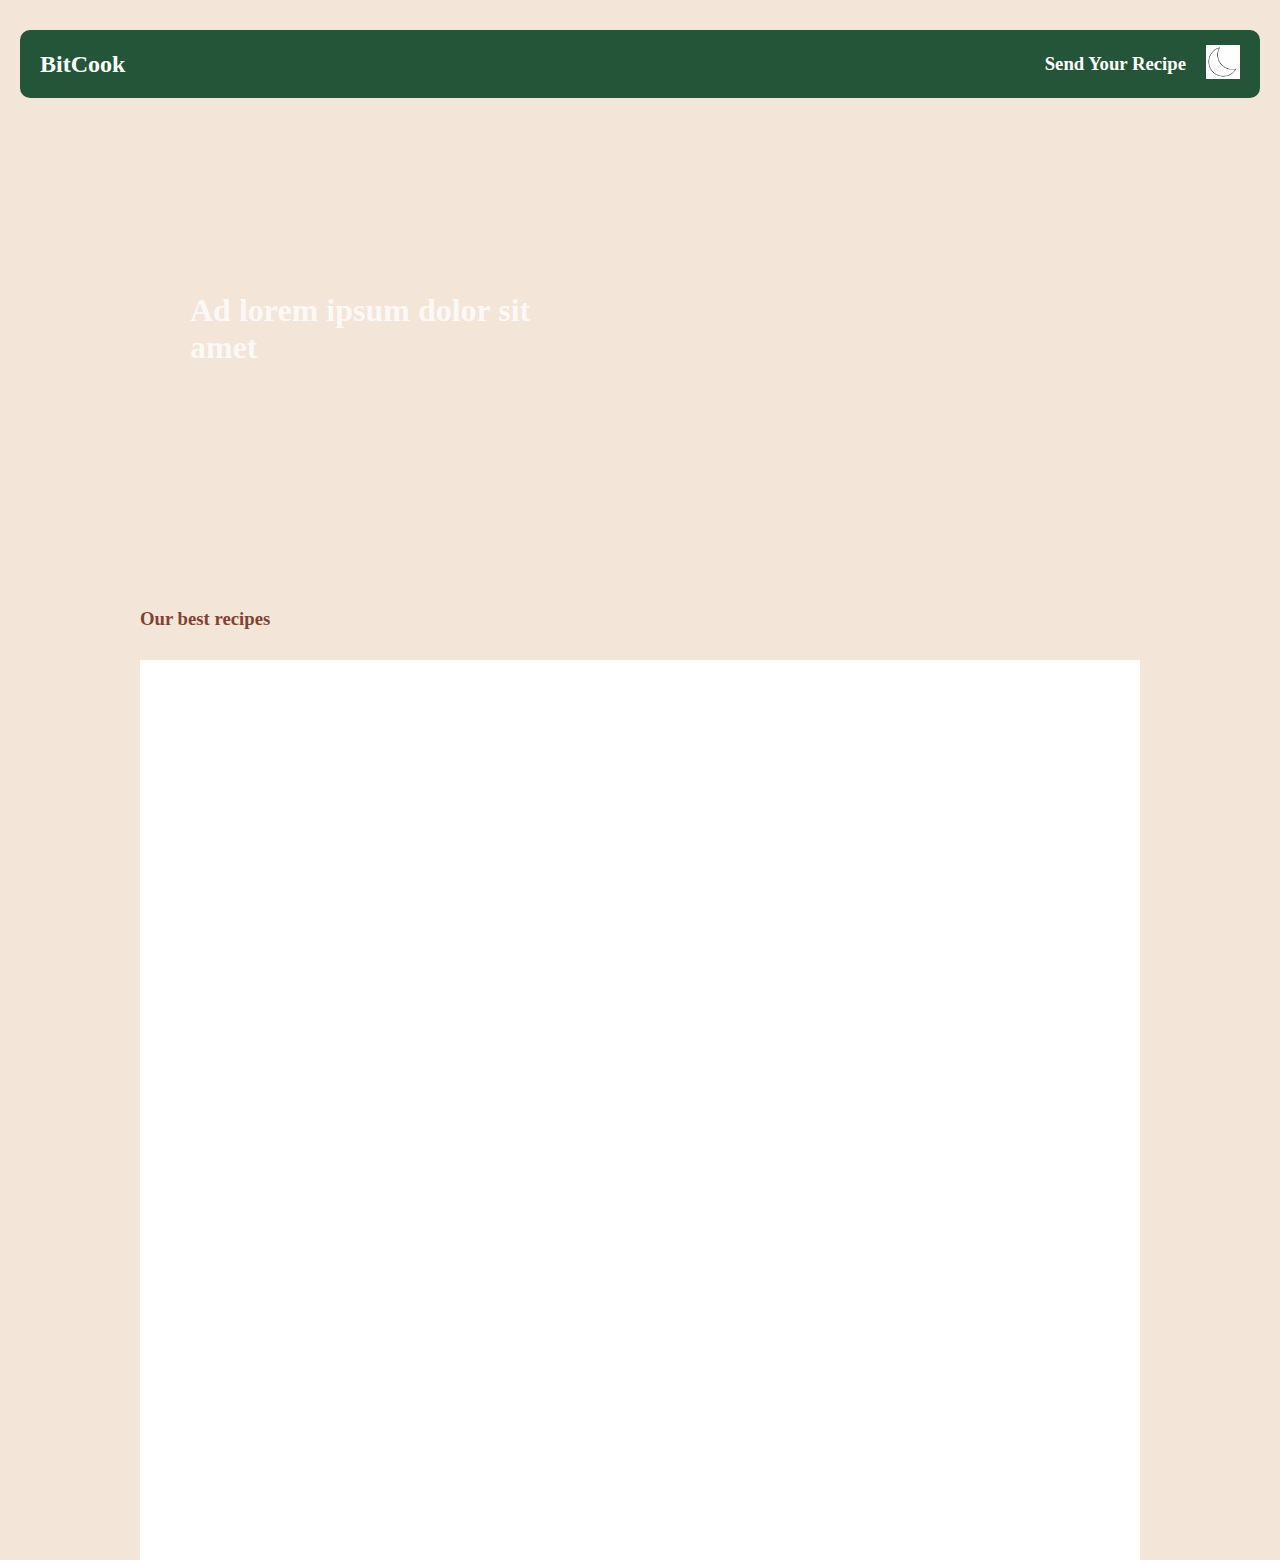
==== index.html @ f094306b "V1" ====
<!DOCTYPE html>
<html lang="en">
  <head>
    <meta charset="UTF-8" />
    <meta name="viewport" content="width=device-width, initial-scale=1.0" />
    <title>Document</title>
    <link rel="stylesheet" href="./CSS/style.CSS" />
  </head>
  <body>
    <header>
      <nav>
        <div class="left">
          <h2>BitCook</h2>
        </div>
        <div class="right">
          <h3>Send Your Recipe</h3>
        </div>
        <a href=""><img src="./Images/Moon" alt="Imagen" /></a>
      </nav>
    </header>
    <main>
      <div id="title">
        <h1>Ad lorem ipsum dolor sit amet</h1>
      </div>
      <h3 id="text">Our best recipes</h3>
      <div id="grid-container">
        <div id="one">
          <img src="./Images/Omellete" alt="" />
        </div>
        <div id="two"><img src="./Images/Omellete" alt="" /></div>
        <div id="three"><img src="./Images/Omellete" alt="" /></div>
        <div id="four"><img src="./Images/Omellete" alt="" /></div>
        <div id="five"><img src="./Images/Omellete" alt="" /></div>
        <div id="six"><img src="./Images/Omellete" alt="" /></div>
      </div>
    </main>
    <footer></footer>
  </body>
</html>
---- CSS/style.CSS ----
@import url("https://fonts.googleapis.com/css2?family=DM+Sans");
* {
  box-sizing: border-box;
  margin: 0;
}
body {
  margin: 0;
  padding: 0;
  background-color: rgba(243, 229, 216, 1);
}
header {
  padding: 30px 20px 20px 20px;
}
header nav {
  background-color: rgba(37, 85, 56, 1);
  color: white;
  display: flex;
  align-items: center;
  padding: 15px 20px;
  max-width: 1500px;
  border-radius: 10px;
}

nav .left {
  flex: 1;
}
nav .left h2 {
  font-family: DM sans-serif;
}

nav .right {
  flex: 1;
  text-align: right;
  padding-right: 20px;
}
nav .right h2 {
  font-family: "DM Sans";
}

nav img {
  width: 34px;
  height: 34px;
}
main {
  max-width: 1000px;
  margin: 0 auto;
  margin-top: 10px;
}
#title {
  position: relative;
  background-image: url(../Images/Omellete);
  width: 100%;
  height: 50vh;
  display: flex;
  align-items: center;
  background-size: cover;
  background-position: center;
  border-radius: 10px;
  opacity: 75%;
}
#title h1 {
  font-family: DM sans-serif;
  color: white;
  width: 448px;
  height: 122px;
  top: 229px;
  padding-left: 50px;
}
main #text {
  color: rgba(126, 67, 51, 1);
  padding-top: 30px;
  padding-bottom: 30px;
}
#grid-container {
  width: 100%; /* VW -> Viewport Width */
  height: 100vh; /* VH -> Viewport Height */
  margin: 0 auto;

  display: grid;
  grid-template-rows: 1fr 1fr;
  grid-template-columns: 1fr 1fr 1fr;
  grid-template-areas:
    " #one #two #three "
    " #four #five #six";
}

#one,
#two,
#three,
#four,
#five,
#six {
  background-color: white;
}
#one img,
#two img,
#three img,
#four img,
#five img,
#six img {
  height: 100px;
}
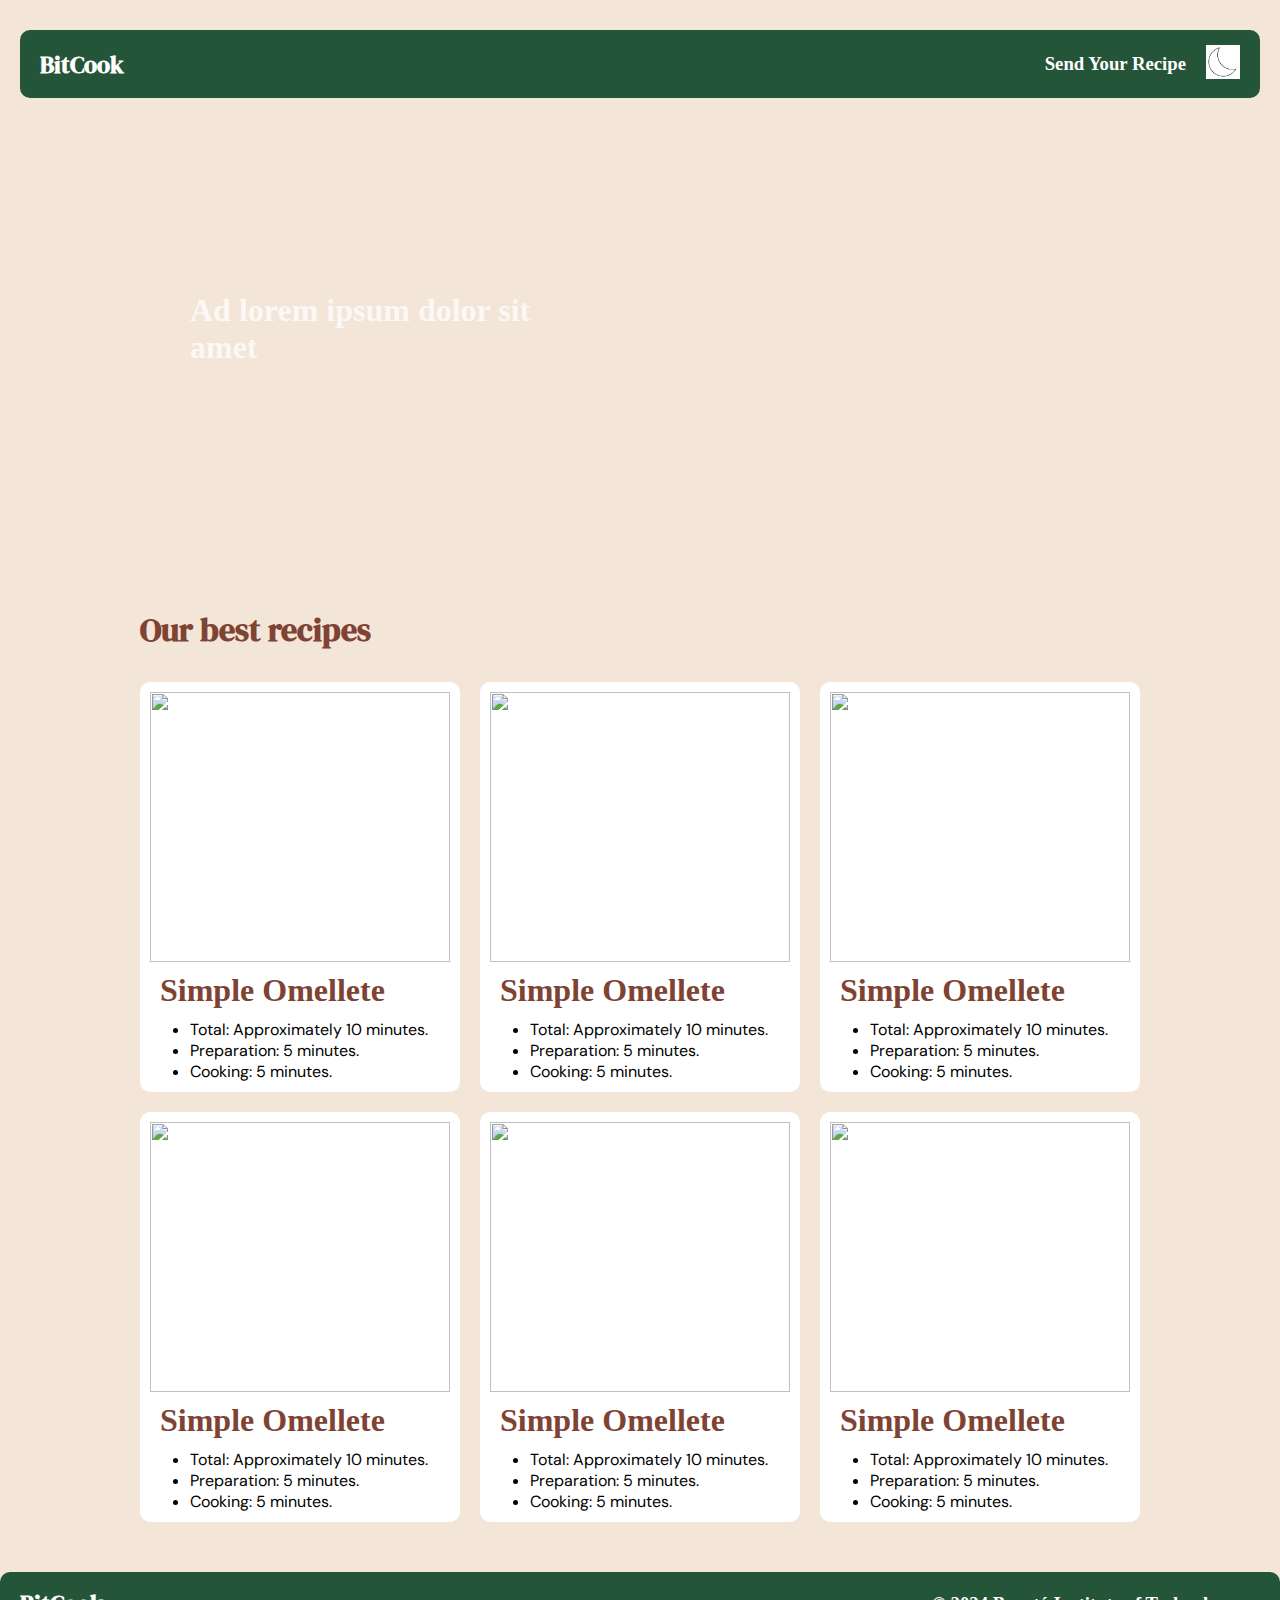
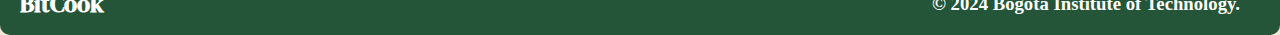
==== commit 7ff530d3: "Terminamos Pagina principal" ====
--- a/index.html
+++ b/index.html
@@ -22,18 +22,83 @@
       <div id="title">
         <h1>Ad lorem ipsum dolor sit amet</h1>
       </div>
-      <h3 id="text">Our best recipes</h3>
+      <h1 id="text">Our best recipes</h1>
       <div id="grid-container">
         <div id="one">
-          <img src="./Images/Omellete" alt="" />
+          <div id="box1">
+            <img src="./Images/Omellete" alt="" />
+            <h1>Simple Omellete</h1>
+            <ul>
+              <li>Total: Approximately 10 minutes.</li>
+              <li>Preparation: 5 minutes.</li>
+              <li>Cooking: 5 minutes.</li>
+            </ul>
+          </div>
         </div>
-        <div id="two"><img src="./Images/Omellete" alt="" /></div>
-        <div id="three"><img src="./Images/Omellete" alt="" /></div>
-        <div id="four"><img src="./Images/Omellete" alt="" /></div>
-        <div id="five"><img src="./Images/Omellete" alt="" /></div>
-        <div id="six"><img src="./Images/Omellete" alt="" /></div>
+        <div id="two">
+          <div id="box2">
+            <img src="./Images/Omellete" alt="" />
+            <h1>Simple Omellete</h1>
+            <ul>
+              <li>Total: Approximately 10 minutes.</li>
+              <li>Preparation: 5 minutes.</li>
+              <li>Cooking: 5 minutes.</li>
+            </ul>
+          </div>
+        </div>
+        <div id="three">
+          <div id="box3">
+            <img src="./Images/Omellete" alt="" />
+            <h1>Simple Omellete</h1>
+            <ul>
+              <li>Total: Approximately 10 minutes.</li>
+              <li>Preparation: 5 minutes.</li>
+              <li>Cooking: 5 minutes.</li>
+            </ul>
+          </div>
+        </div>
+        <div id="four">
+          <div id="box4">
+            <img src="./Images/Omellete" alt="" />
+            <h1>Simple Omellete</h1>
+            <ul>
+              <li>Total: Approximately 10 minutes.</li>
+              <li>Preparation: 5 minutes.</li>
+              <li>Cooking: 5 minutes.</li>
+            </ul>
+          </div>
+        </div>
+        <div id="five">
+          <div id="box5">
+            <img src="./Images/Omellete" alt="" />
+            <h1>Simple Omellete</h1>
+            <ul>
+              <li>Total: Approximately 10 minutes.</li>
+              <li>Preparation: 5 minutes.</li>
+              <li>Cooking: 5 minutes.</li>
+            </ul>
+          </div>
+        </div>
+        <div id="six">
+          <div id="box6">
+            <img src="./Images/Omellete" alt="" />
+            <h1>Simple Omellete</h1>
+            <ul>
+              <li>Total: Approximately 10 minutes.</li>
+              <li>Preparation: 5 minutes.</li>
+              <li>Cooking: 5 minutes.</li>
+            </ul>
+          </div>
+        </div>
       </div>
     </main>
-    <footer></footer>
+    <footer>
+      <div class="left">
+        <h2>BitCook</h2>
+      </div>
+      <div class="right">
+        <h3>© 2024 Bogotá Institute of Technology.</h3>
+      </div>
+    </footer>
   </body>
 </html>
--- a/CSS/style.CSS
+++ b/CSS/style.CSS
@@ -1,4 +1,5 @@
-@import url("https://fonts.googleapis.com/css2?family=DM+Sans");
+@import url("https://fonts.googleapis.com/css2?family=DM+Sans:ital,opsz,wght@0,9..40,100..1000;1,9..40,100..1000&family=DM+Serif+Display:ital@0;1&display=swap");
+
 * {
   box-sizing: border-box;
   margin: 0;
@@ -17,7 +18,7 @@
   display: flex;
   align-items: center;
   padding: 15px 20px;
-  max-width: 1500px;
+  max-width: 1700px;
   border-radius: 10px;
 }
 
@@ -25,7 +26,7 @@
   flex: 1;
 }
 nav .left h2 {
-  font-family: DM sans-serif;
+  font-family: "DM Serif Display", serif;
 }
 
 nav .right {
@@ -45,6 +46,7 @@
   max-width: 1000px;
   margin: 0 auto;
   margin-top: 10px;
+  padding-bottom: 50px;
 }
 #title {
   position: relative;
@@ -70,11 +72,13 @@
   color: rgba(126, 67, 51, 1);
   padding-top: 30px;
   padding-bottom: 30px;
+  font-family: "DM Serif Display", serif;
 }
 #grid-container {
   width: 100%; /* VW -> Viewport Width */
-  height: 100vh; /* VH -> Viewport Height */
+  /*height: 100vh; /* VH -> Viewport Height */
   margin: 0 auto;
+  gap: 20px;
 
   display: grid;
   grid-template-rows: 1fr 1fr;
@@ -84,19 +88,151 @@
     " #four #five #six";
 }
 
-#one,
-#two,
-#three,
-#four,
-#five,
-#six {
-  background-color: white;
-}
-#one img,
-#two img,
-#three img,
-#four img,
-#five img,
-#six img {
-  height: 100px;
-}
+#one #box1 img {
+  position: relative;
+  width: 100%;
+  height: 30vh;
+  display: flex;
+  align-items: center;
+  object-fit: cover;
+}
+#one #box1 {
+  background-color: white;
+  padding: 10px;
+  border-radius: 10px;
+}
+#one #box1 h1 {
+  color: rgba(126, 67, 51, 1);
+  padding: 10px;
+}
+#one #box1 ul li {
+  font-family: "DM Sans";
+}
+#two #box2 img {
+  position: relative;
+  width: 100%;
+  height: 30vh;
+  display: flex;
+  align-items: center;
+  object-fit: cover;
+}
+#two #box2 {
+  background-color: white;
+  padding: 10px;
+  border-radius: 10px;
+}
+#two #box2 h1 {
+  color: rgba(126, 67, 51, 1);
+  padding: 10px;
+}
+#two #box2 ul li {
+  font-family: "DM Sans";
+}
+#three #box3 img {
+  position: relative;
+  width: 100%;
+  height: 30vh;
+  display: flex;
+  align-items: center;
+  object-fit: cover;
+}
+#three #box3 {
+  background-color: white;
+  padding: 10px;
+  border-radius: 10px;
+}
+#three #box3 h1 {
+  color: rgba(126, 67, 51, 1);
+  padding: 10px;
+}
+#three #box3 ul li {
+  font-family: "DM Sans";
+}
+#four #box4 img {
+  position: relative;
+  width: 100%;
+  height: 30vh;
+  display: flex;
+  align-items: center;
+  object-fit: cover;
+}
+#four #box4 {
+  background-color: white;
+  padding: 10px;
+  border-radius: 10px;
+}
+#four #box4 h1 {
+  color: rgba(126, 67, 51, 1);
+  padding: 10px;
+}
+#four #box4 ul li {
+  font-family: "DM Sans";
+}
+#five #box5 img {
+  position: relative;
+  width: 100%;
+  height: 30vh;
+  display: flex;
+  align-items: center;
+  object-fit: cover;
+}
+#five #box5 {
+  background-color: white;
+  padding: 10px;
+  border-radius: 10px;
+}
+#five #box5 h1 {
+  color: rgba(126, 67, 51, 1);
+  padding: 10px;
+}
+#five #box5 ul li {
+  font-family: "DM Sans";
+}
+#six #box6 img {
+  position: relative;
+  width: 100%;
+  height: 30vh;
+  display: flex;
+  align-items: center;
+  object-fit: cover;
+}
+#six #box6 {
+  background-color: white;
+  padding: 10px;
+  border-radius: 10px;
+}
+#six #box6 h1 {
+  color: rgba(126, 67, 51, 1);
+  padding: 10px;
+}
+#six #box6 ul li {
+  font-family: "DM Sans";
+}
+footer {
+  padding: 0px 20px 0px 20px;
+}
+footer {
+  background-color: rgba(37, 85, 56, 1);
+  color: white;
+  display: flex;
+  align-items: center;
+  padding: 15px 20px;
+  max-width: 1700px;
+  border-radius: 10px;
+}
+
+footer .left {
+  flex: 1;
+}
+footer .left h2 {
+  font-family: "DM Serif Display", serif;
+}
+
+footer .right {
+  flex: 1;
+  text-align: right;
+  padding-right: 20px;
+}
+footer .right h2 {
+  font-family: "DM Sans";
+}
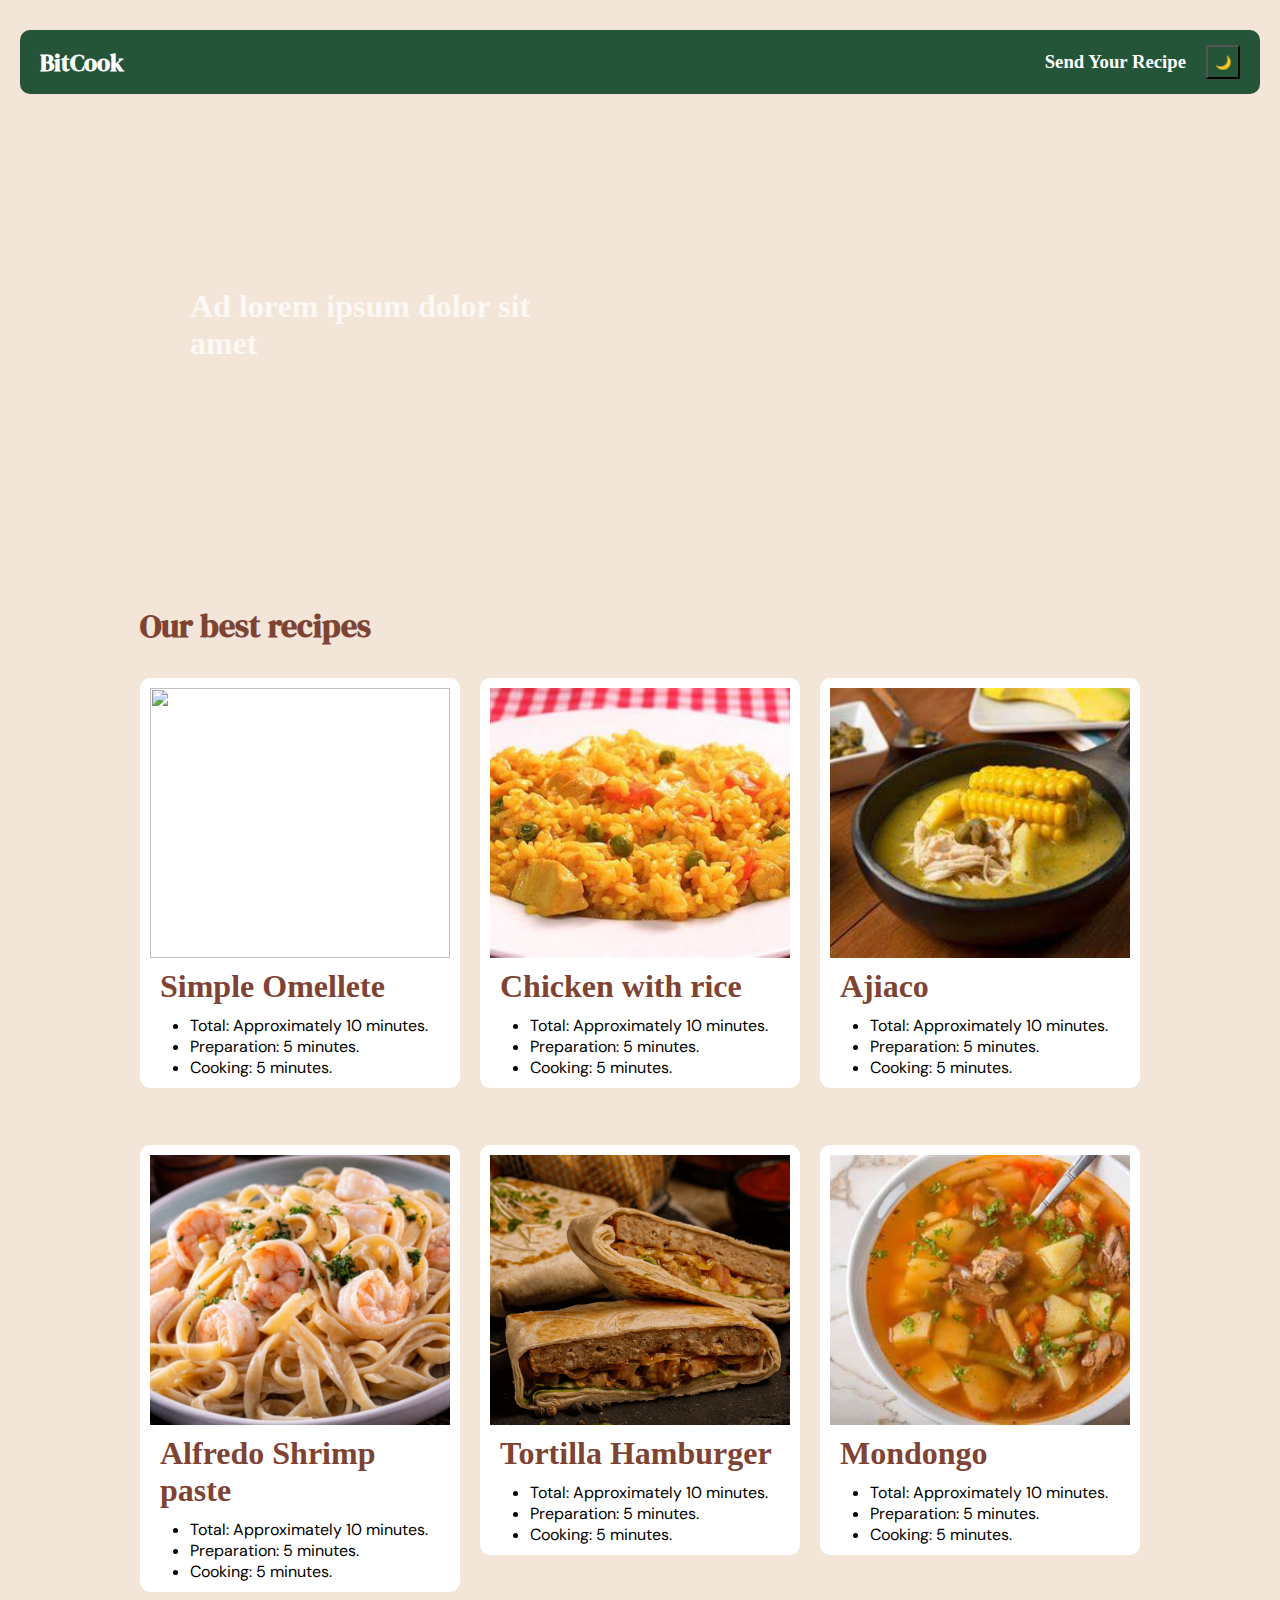
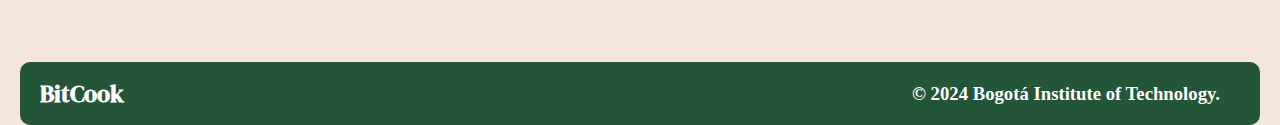
==== commit bca44afd: "RecetasComplete" ====
--- a/index.html
+++ b/index.html
@@ -10,12 +10,12 @@
     <header>
       <nav>
         <div class="left">
-          <h2>BitCook</h2>
+          <h2><a href="./index.html">BitCook</a></h2>
         </div>
         <div class="right">
           <h3>Send Your Recipe</h3>
         </div>
-        <a href=""><img src="./Images/Moon" alt="Imagen" /></a>
+        <button id="modooscuro">🌙</button>
       </nav>
     </header>
     <main>
@@ -27,7 +27,7 @@
         <div id="one">
           <div id="box1">
             <img src="./Images/Omellete" alt="" />
-            <h1>Simple Omellete</h1>
+            <h1><a href="./omelette.html">Simple Omellete</a></h1>
             <ul>
               <li>Total: Approximately 10 minutes.</li>
               <li>Preparation: 5 minutes.</li>
@@ -37,8 +37,8 @@
         </div>
         <div id="two">
           <div id="box2">
-            <img src="./Images/Omellete" alt="" />
-            <h1>Simple Omellete</h1>
+            <img src="./Images/Arroz con pollo" alt="" />
+            <h1>Chicken with rice</h1>
             <ul>
               <li>Total: Approximately 10 minutes.</li>
               <li>Preparation: 5 minutes.</li>
@@ -48,8 +48,8 @@
         </div>
         <div id="three">
           <div id="box3">
-            <img src="./Images/Omellete" alt="" />
-            <h1>Simple Omellete</h1>
+            <img src="./Images/Ajiaco" alt="" />
+            <h1>Ajiaco</h1>
             <ul>
               <li>Total: Approximately 10 minutes.</li>
               <li>Preparation: 5 minutes.</li>
@@ -59,8 +59,8 @@
         </div>
         <div id="four">
           <div id="box4">
-            <img src="./Images/Omellete" alt="" />
-            <h1>Simple Omellete</h1>
+            <img src="./Images/pasta-alfredo-camarones-10-minutos.jpg" alt="" />
+            <h1>Alfredo Shrimp paste</h1>
             <ul>
               <li>Total: Approximately 10 minutes.</li>
               <li>Preparation: 5 minutes.</li>
@@ -70,8 +70,11 @@
         </div>
         <div id="five">
           <div id="box5">
-            <img src="./Images/Omellete" alt="" />
-            <h1>Simple Omellete</h1>
+            <img
+              src="./Images/HAMBURGUESA-ENVUELTA-EN-TORTILLA-DE-HARINA-banner-1.png"
+              alt=""
+            />
+            <h1>Tortilla Hamburger</h1>
             <ul>
               <li>Total: Approximately 10 minutes.</li>
               <li>Preparation: 5 minutes.</li>
@@ -81,8 +84,8 @@
         </div>
         <div id="six">
           <div id="box6">
-            <img src="./Images/Omellete" alt="" />
-            <h1>Simple Omellete</h1>
+            <img src="./Images/Mondongo" alt="" />
+            <h1>Mondongo</h1>
             <ul>
               <li>Total: Approximately 10 minutes.</li>
               <li>Preparation: 5 minutes.</li>
@@ -94,7 +97,7 @@
     </main>
     <footer>
       <div class="left">
-        <h2>BitCook</h2>
+        <h2><a href="./index.html">BitCook</a></h2>
       </div>
       <div class="right">
         <h3>© 2024 Bogotá Institute of Technology.</h3>
--- a/CSS/style.CSS
+++ b/CSS/style.CSS
@@ -3,6 +3,10 @@
 * {
   box-sizing: border-box;
   margin: 0;
+}
+* a {
+  text-decoration: none;
+  color: rgba(126, 67, 51, 1);
 }
 body {
   margin: 0;
@@ -21,6 +25,9 @@
   max-width: 1700px;
   border-radius: 10px;
 }
+header nav a {
+  color: white;
+}
 
 nav .left {
   flex: 1;
@@ -38,9 +45,10 @@
   font-family: "DM Sans";
 }
 
-nav img {
+nav button {
   width: 34px;
   height: 34px;
+  background: transparent;
 }
 main {
   max-width: 1000px;
@@ -208,9 +216,7 @@
 #six #box6 ul li {
   font-family: "DM Sans";
 }
-footer {
-  padding: 0px 20px 0px 20px;
-}
+
 footer {
   background-color: rgba(37, 85, 56, 1);
   color: white;
@@ -219,8 +225,11 @@
   padding: 15px 20px;
   max-width: 1700px;
   border-radius: 10px;
-}
-
+  margin: 20px 20px 0px 20px;
+}
+footer a {
+  color: white;
+}
 footer .left {
   flex: 1;
 }
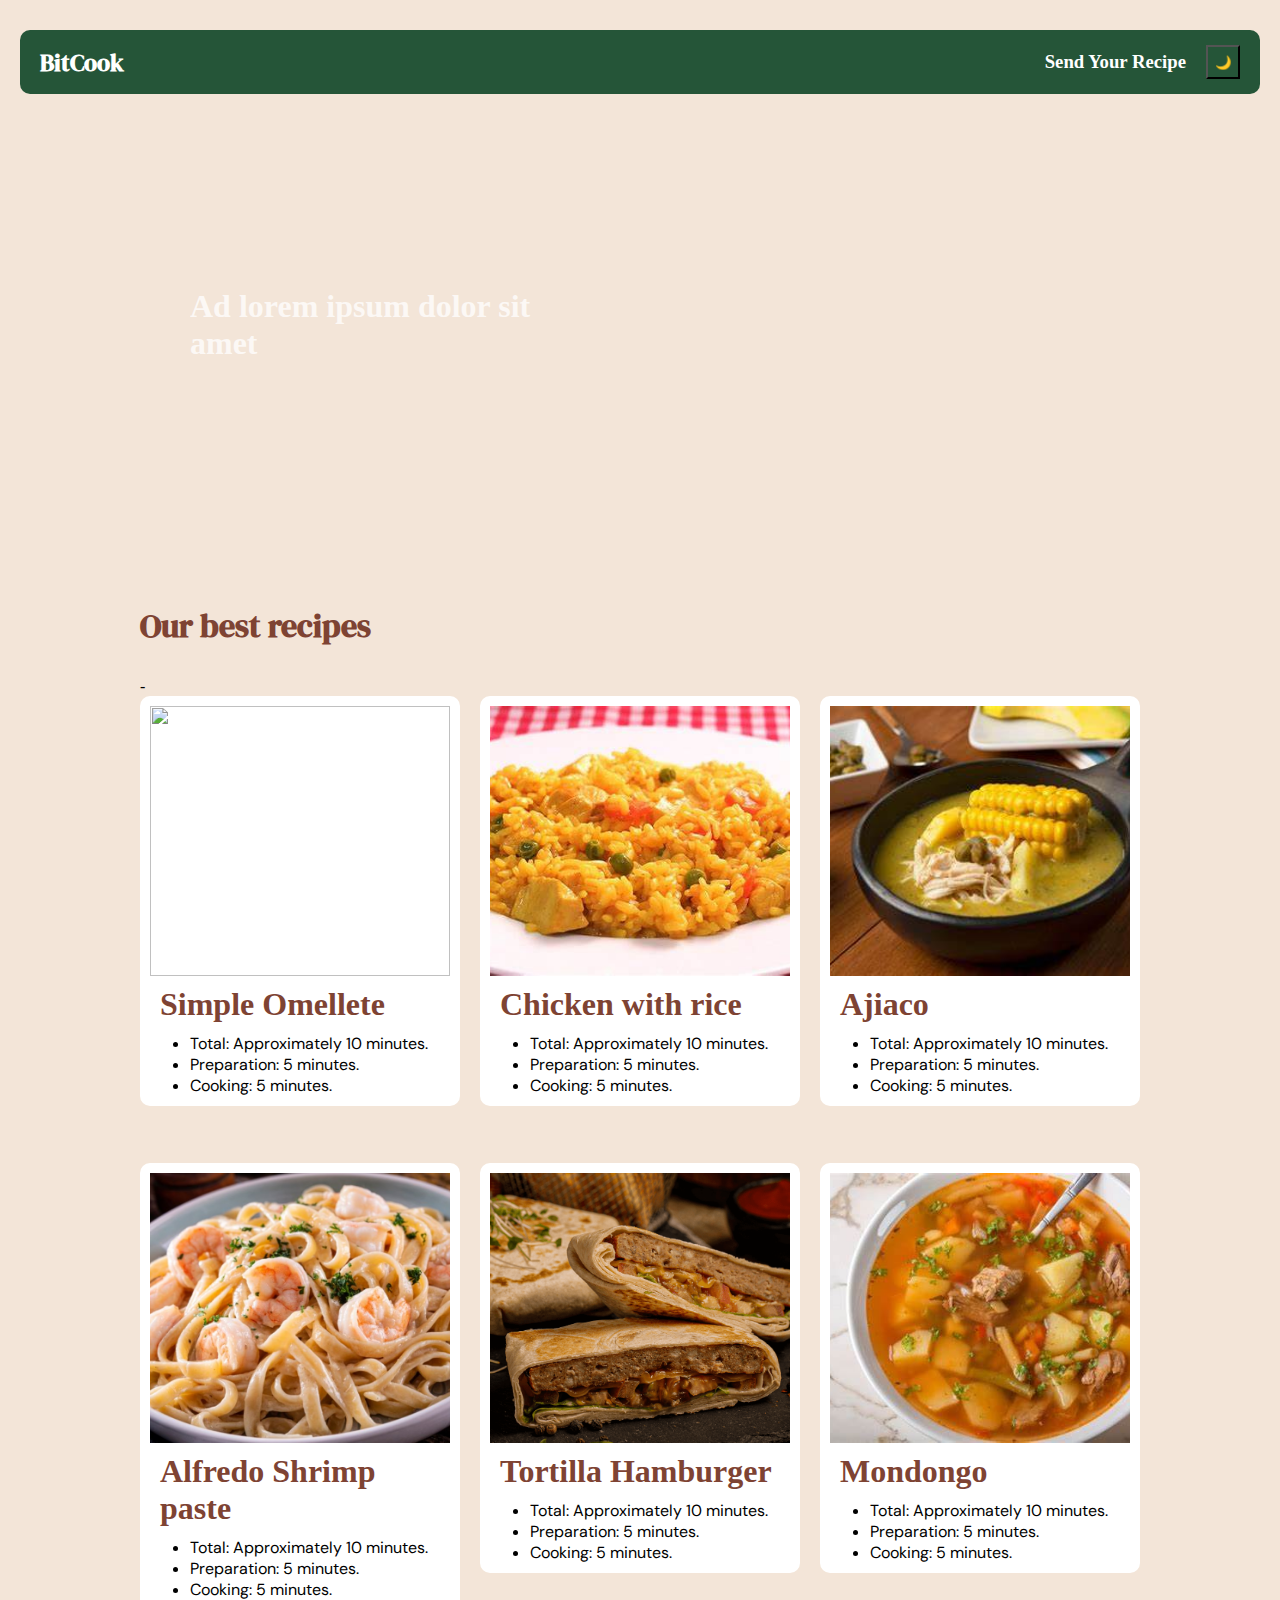
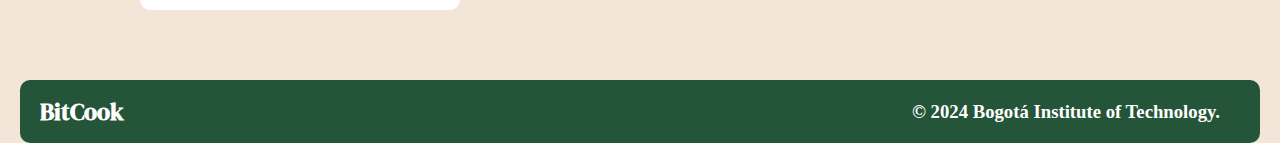
==== commit b03553d1: "V2" ====
--- a/index.html
+++ b/index.html
@@ -23,7 +23,7 @@
         <h1>Ad lorem ipsum dolor sit amet</h1>
       </div>
       <h1 id="text">Our best recipes</h1>
-      <div id="grid-container">
+-      <div id="grid-container">
         <div id="one">
           <div id="box1">
             <img src="./Images/Omellete" alt="" />
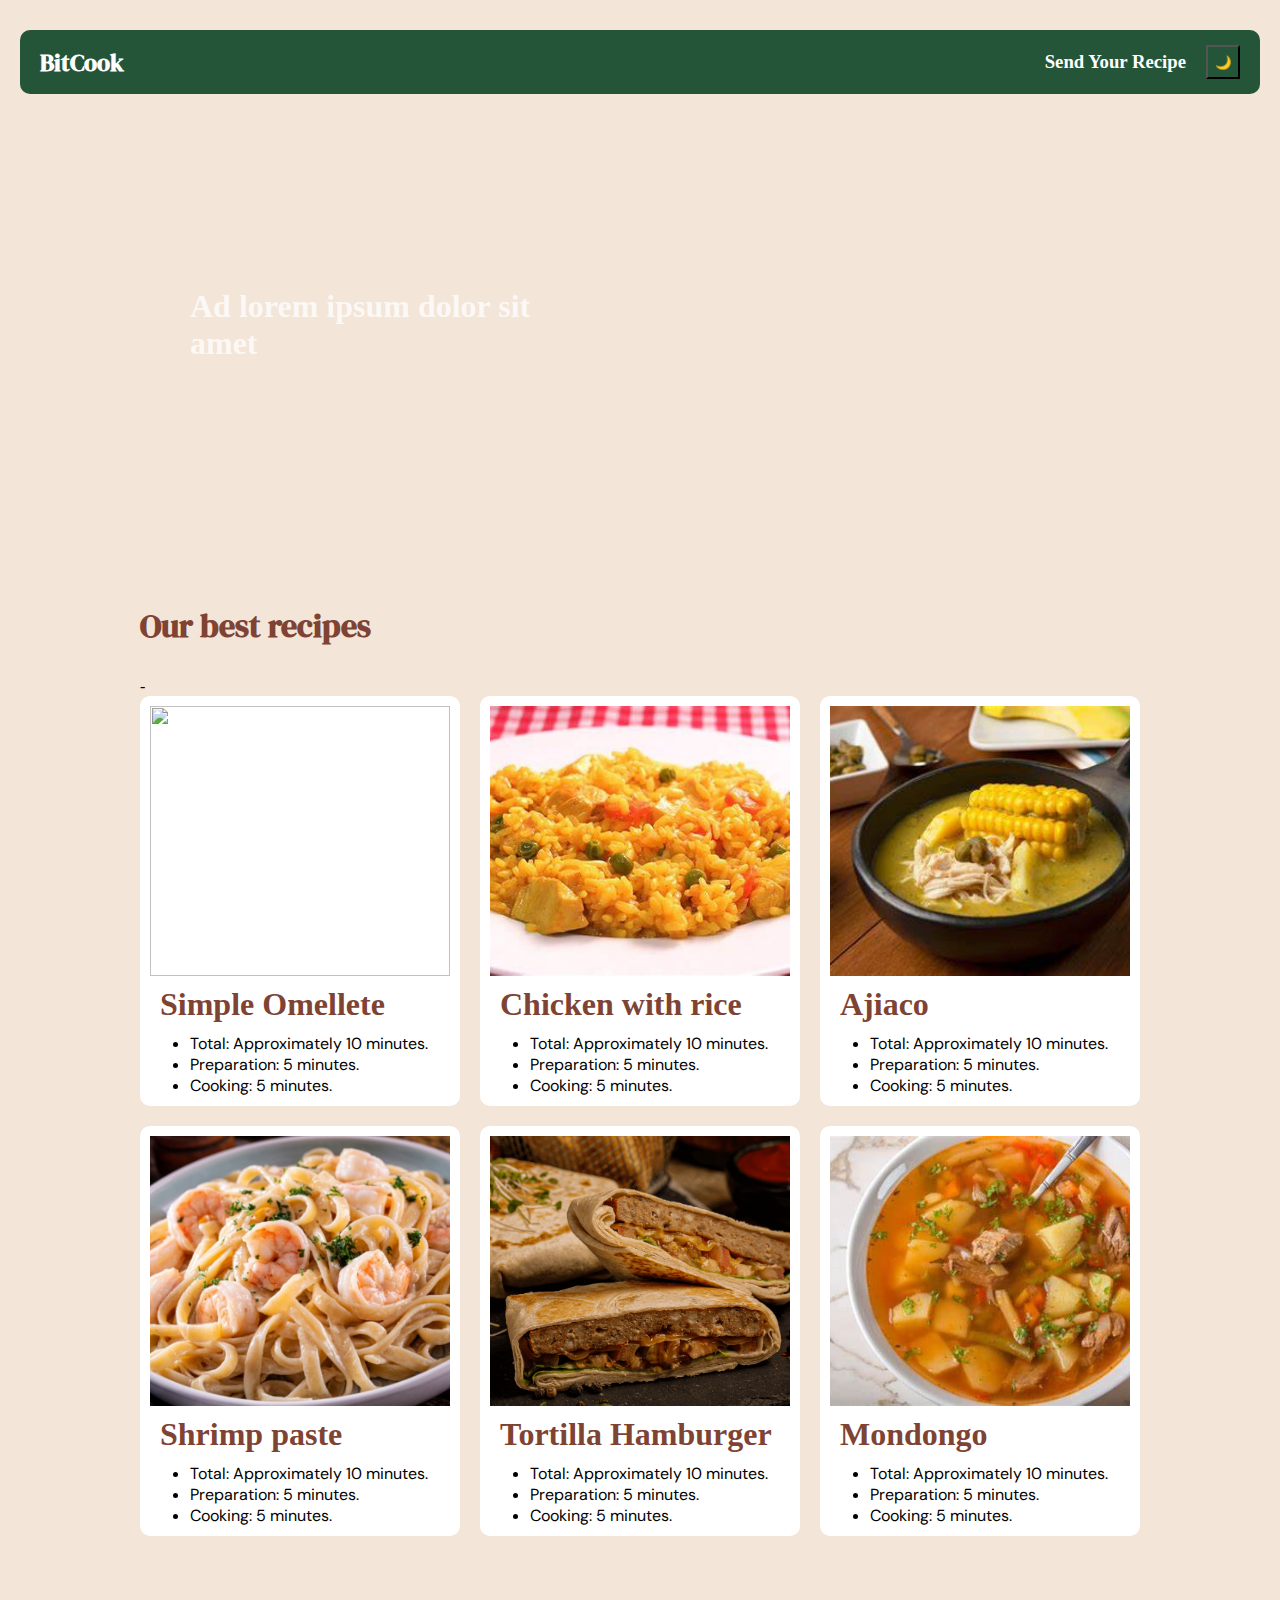
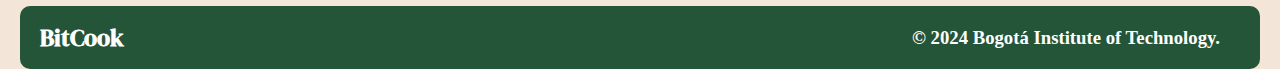
==== commit df73ca84: "Formulari and Js" ====
--- a/index.html
+++ b/index.html
@@ -13,9 +13,9 @@
           <h2><a href="./index.html">BitCook</a></h2>
         </div>
         <div class="right">
-          <h3>Send Your Recipe</h3>
+          <h3><a href="./Formulario.html">Send Your Recipe</a></h3>
         </div>
-        <button id="modooscuro">🌙</button>
+        <button class="dark">🌙</button>
       </nav>
     </header>
     <main>
@@ -60,7 +60,7 @@
         <div id="four">
           <div id="box4">
             <img src="./Images/pasta-alfredo-camarones-10-minutos.jpg" alt="" />
-            <h1>Alfredo Shrimp paste</h1>
+            <h1> Shrimp paste</h1>
             <ul>
               <li>Total: Approximately 10 minutes.</li>
               <li>Preparation: 5 minutes.</li>
@@ -103,5 +103,6 @@
         <h3>© 2024 Bogotá Institute of Technology.</h3>
       </div>
     </footer>
+    
   </body>
 </html>
--- a/CSS/style.CSS
+++ b/CSS/style.CSS
@@ -22,7 +22,7 @@
   display: flex;
   align-items: center;
   padding: 15px 20px;
-  max-width: 1700px;
+  
   border-radius: 10px;
 }
 header nav a {
@@ -223,7 +223,7 @@
   display: flex;
   align-items: center;
   padding: 15px 20px;
-  max-width: 1700px;
+  
   border-radius: 10px;
   margin: 20px 20px 0px 20px;
 }
@@ -245,3 +245,8 @@
 footer .right h2 {
   font-family: "DM Sans";
 }
+@media (max-width: 1850px) {
+  header nav {
+    max-width: 2000px;
+  }
+}
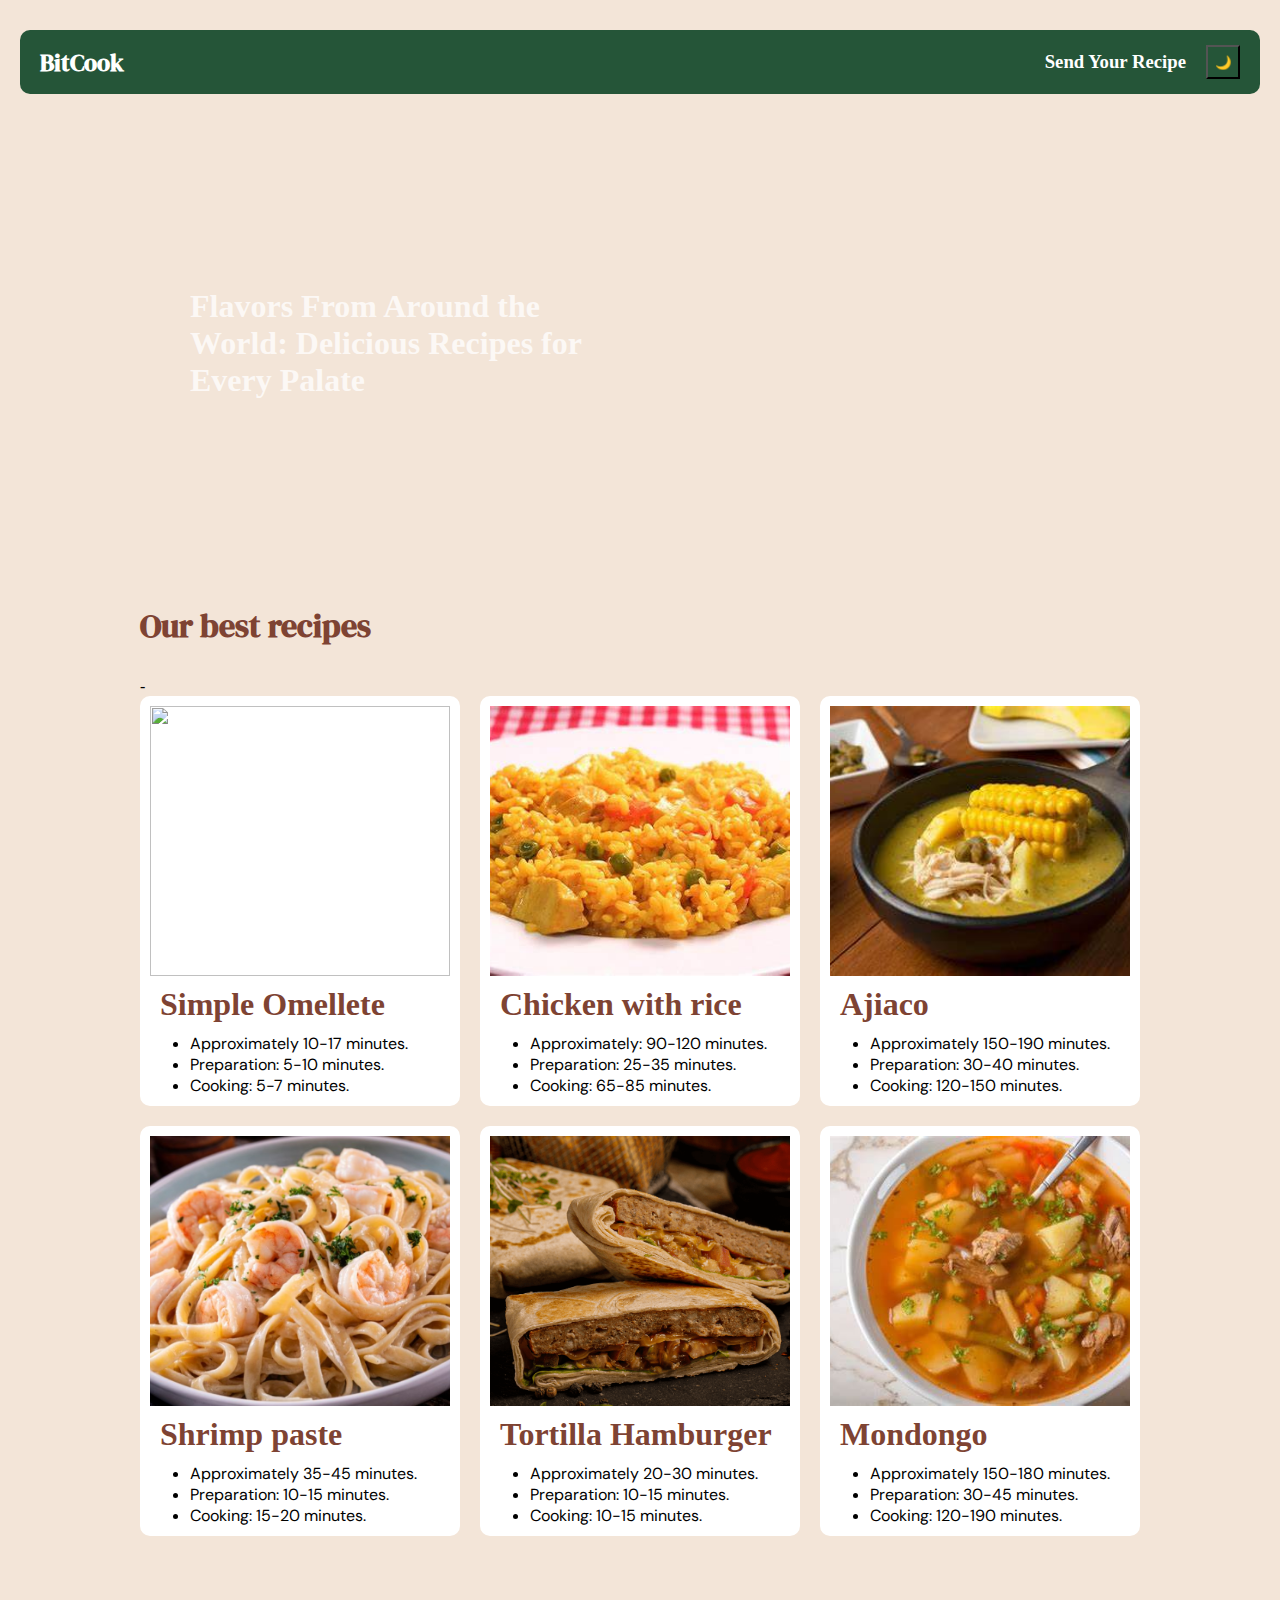
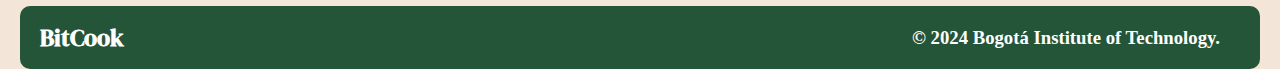
==== commit eb080c28: "Finished Proyect" ====
--- a/index.html
+++ b/index.html
@@ -20,51 +20,54 @@
     </header>
     <main>
       <div id="title">
-        <h1>Ad lorem ipsum dolor sit amet</h1>
+        <h1>
+          Flavors From Around the World: Delicious Recipes for Every Palate
+        </h1>
       </div>
       <h1 id="text">Our best recipes</h1>
--      <div id="grid-container">
+      -
+      <div id="grid-container">
         <div id="one">
           <div id="box1">
             <img src="./Images/Omellete" alt="" />
             <h1><a href="./omelette.html">Simple Omellete</a></h1>
             <ul>
-              <li>Total: Approximately 10 minutes.</li>
-              <li>Preparation: 5 minutes.</li>
-              <li>Cooking: 5 minutes.</li>
+              <li>Approximately 10-17 minutes.</li>
+              <li>Preparation: 5-10 minutes.</li>
+              <li>Cooking: 5-7 minutes.</li>
             </ul>
           </div>
         </div>
         <div id="two">
           <div id="box2">
             <img src="./Images/Arroz con pollo" alt="" />
-            <h1>Chicken with rice</h1>
+            <a href="./Chikenrice.html"><h1>Chicken with rice</h1></a>
             <ul>
-              <li>Total: Approximately 10 minutes.</li>
-              <li>Preparation: 5 minutes.</li>
-              <li>Cooking: 5 minutes.</li>
+              <li>Approximately: 90-120 minutes.</li>
+              <li>Preparation: 25-35 minutes.</li>
+              <li>Cooking: 65-85 minutes.</li>
             </ul>
           </div>
         </div>
         <div id="three">
           <div id="box3">
             <img src="./Images/Ajiaco" alt="" />
-            <h1>Ajiaco</h1>
+            <a href="./Ajiaco.html"><h1>Ajiaco</h1></a>
             <ul>
-              <li>Total: Approximately 10 minutes.</li>
-              <li>Preparation: 5 minutes.</li>
-              <li>Cooking: 5 minutes.</li>
+              <li>Approximately 150-190 minutes.</li>
+              <li>Preparation: 30-40 minutes.</li>
+              <li>Cooking: 120-150 minutes.</li>
             </ul>
           </div>
         </div>
         <div id="four">
           <div id="box4">
             <img src="./Images/pasta-alfredo-camarones-10-minutos.jpg" alt="" />
-            <h1> Shrimp paste</h1>
+            <a href="./Shrimp paste.html"><h1>Shrimp paste</h1></a>
             <ul>
-              <li>Total: Approximately 10 minutes.</li>
-              <li>Preparation: 5 minutes.</li>
-              <li>Cooking: 5 minutes.</li>
+              <li>Approximately 35-45 minutes.</li>
+              <li>Preparation: 10-15 minutes.</li>
+              <li>Cooking: 15-20 minutes.</li>
             </ul>
           </div>
         </div>
@@ -74,22 +77,22 @@
               src="./Images/HAMBURGUESA-ENVUELTA-EN-TORTILLA-DE-HARINA-banner-1.png"
               alt=""
             />
-            <h1>Tortilla Hamburger</h1>
+            <a href="./Tortilla Hamburger.html"><h1>Tortilla Hamburger</h1></a>
             <ul>
-              <li>Total: Approximately 10 minutes.</li>
-              <li>Preparation: 5 minutes.</li>
-              <li>Cooking: 5 minutes.</li>
+              <li>Approximately 20-30 minutes.</li>
+              <li>Preparation: 10-15 minutes.</li>
+              <li>Cooking: 10-15 minutes.</li>
             </ul>
           </div>
         </div>
         <div id="six">
           <div id="box6">
             <img src="./Images/Mondongo" alt="" />
-            <h1>Mondongo</h1>
+            <a href="./Mondongo.html"><h1>Mondongo</h1></a>
             <ul>
-              <li>Total: Approximately 10 minutes.</li>
-              <li>Preparation: 5 minutes.</li>
-              <li>Cooking: 5 minutes.</li>
+              <li>Approximately 150-180 minutes.</li>
+              <li>Preparation: 30-45 minutes.</li>
+              <li>Cooking: 120-190 minutes.</li>
             </ul>
           </div>
         </div>
@@ -103,6 +106,6 @@
         <h3>© 2024 Bogotá Institute of Technology.</h3>
       </div>
     </footer>
-    
+    <script defer src="./JS/darkmode.js"></script>
   </body>
 </html>
--- a/CSS/style.CSS
+++ b/CSS/style.CSS
@@ -13,6 +13,9 @@
   padding: 0;
   background-color: rgba(243, 229, 216, 1);
 }
+body.dark {
+  background-color: black;
+}
 header {
   padding: 30px 20px 20px 20px;
 }
@@ -22,7 +25,7 @@
   display: flex;
   align-items: center;
   padding: 15px 20px;
-  
+
   border-radius: 10px;
 }
 header nav a {
@@ -81,6 +84,9 @@
   padding-top: 30px;
   padding-bottom: 30px;
   font-family: "DM Serif Display", serif;
+}
+.dark main #text {
+  color: rgba(255, 255, 255, 1);
 }
 #grid-container {
   width: 100%; /* VW -> Viewport Width */
@@ -113,6 +119,9 @@
   color: rgba(126, 67, 51, 1);
   padding: 10px;
 }
+.dark #one #box1 h1 a {
+  color: rgba(255, 255, 255, 1);
+}
 #one #box1 ul li {
   font-family: "DM Sans";
 }
@@ -216,14 +225,37 @@
 #six #box6 ul li {
   font-family: "DM Sans";
 }
-
+.dark #one #box1,
+.dark #two #box2,
+.dark #three #box3,
+.dark #four #box4,
+.dark #five #box5,
+.dark #six #box6 {
+  background-color: rgba(47, 47, 47, 1);
+}
+
+.dark #two #box2 h1,
+.dark #three #box3 h1,
+.dark #four #box4 h1,
+.dark #five #box5 h1,
+.dark #six #box6 h1 {
+  color: rgba(255, 255, 255, 1);
+}
+.dark #one #box1 ul li,
+.dark #two #box2 ul li,
+.dark #three #box3 ul li,
+.dark #four #box4 ul li,
+.dark #five #box5 ul li,
+.dark #six #box6 ul li {
+  color: rgba(255, 255, 255, 1);
+}
 footer {
   background-color: rgba(37, 85, 56, 1);
   color: white;
   display: flex;
   align-items: center;
   padding: 15px 20px;
-  
+
   border-radius: 10px;
   margin: 20px 20px 0px 20px;
 }
@@ -250,3 +282,38 @@
     max-width: 2000px;
   }
 }
+@media (max-width: 990px) {
+  #grid-container {
+    width: 100%; /* VW -> Viewport Width */
+    /*height: 100vh; /* VH -> Viewport Height */
+    margin: 0 auto;
+    gap: 20px;
+
+    display: grid;
+    grid-template-rows: 1fr 1fr 1fr;
+    grid-template-columns: 1fr 1fr;
+    grid-template-areas:
+      " #one   #two"
+      " #three #four"
+      " #five  #six";
+  }
+}
+@media (max-width: 500px) {
+  #grid-container {
+    width: 100%; /* VW -> Viewport Width */
+    /*height: 100vh; /* VH -> Viewport Height */
+    margin: 0 auto;
+    gap: 20px;
+
+    display: grid;
+    grid-template-rows: 1fr 1fr 1fr 1fr 1fr 1fr;
+    grid-template-columns: 1fr ;
+    grid-template-areas:
+      " #one   "
+      " #two"
+      "#three"
+      " #four"
+      " #five "
+      " #six";
+  }
+}
